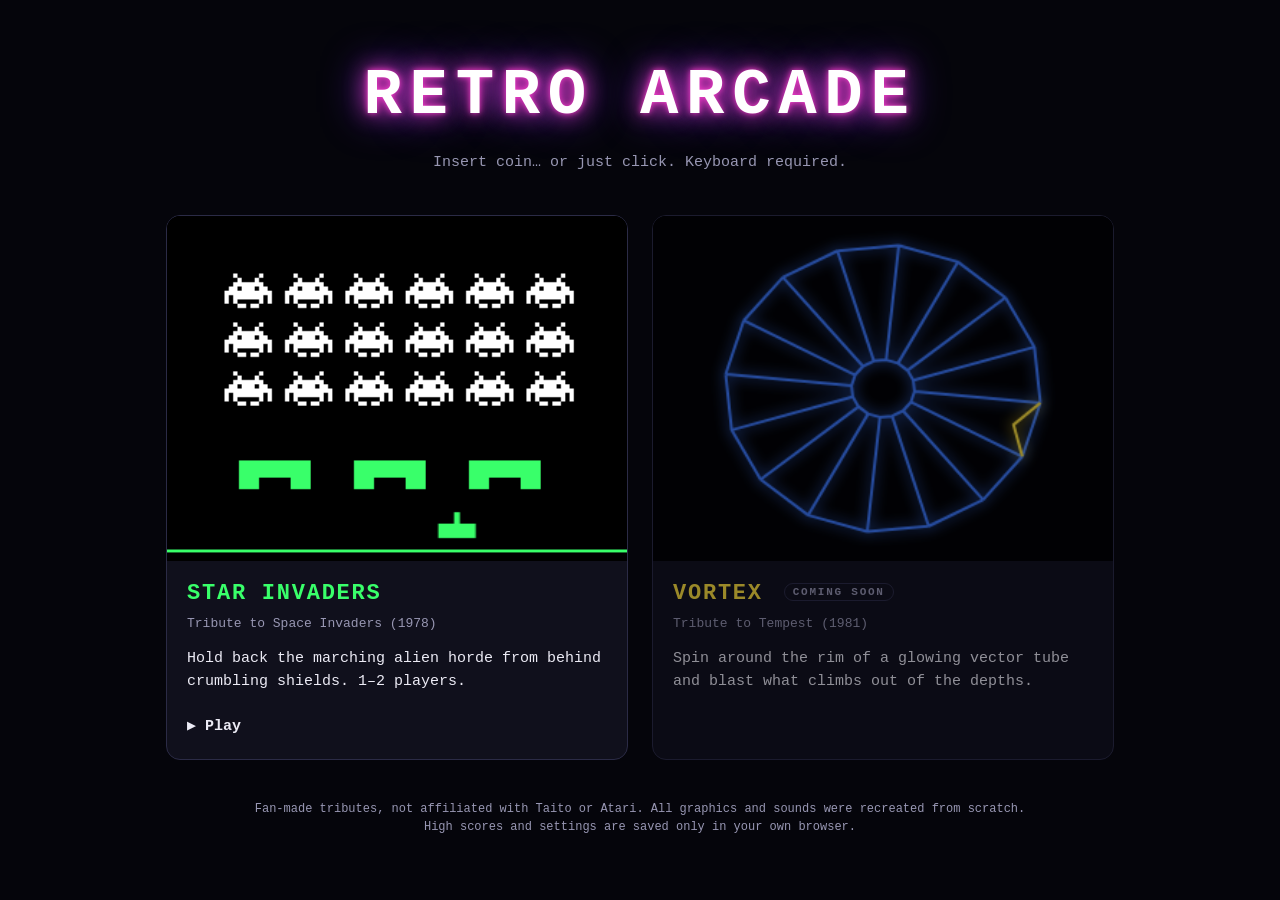
==== index.html @ 22f4d3eb "Add Retro Arcade home page and Star Invaders Static browser tribute to Space Invaders with synthesiz" ====
<!doctype html>
<html lang="en">
<head>
  <meta charset="utf-8">
  <meta name="viewport" content="width=device-width, initial-scale=1">
  <meta http-equiv="Content-Security-Policy" content="default-src 'self'; script-src 'self'; style-src 'self'; img-src 'self' data:; connect-src 'none'; object-src 'none'; base-uri 'none'; form-action 'none'">
  <meta name="referrer" content="no-referrer">
  <meta name="description" content="Two classic 1980s-style arcade games you can play in your browser.">
  <title>Retro Arcade</title>
  <link rel="stylesheet" href="css/arcade.css">
</head>
<body>
  <main class="home">
    <header class="marquee">
      <h1>RETRO ARCADE</h1>
      <p>Insert coin&hellip; or just click. Keyboard required.</p>
    </header>

    <section class="cabinets" aria-label="Games">
      <a class="cabinet invaders" href="invaders/index.html">
        <canvas id="previewInvaders" width="320" height="240" aria-hidden="true"></canvas>
        <div class="info">
          <h2>STAR INVADERS</h2>
          <p class="tribute">Tribute to Space Invaders (1978)</p>
          <p>Hold back the marching alien horde from behind crumbling shields. 1&ndash;2 players.</p>
          <span class="play">&#9654; Play</span>
        </div>
      </a>

      <div class="cabinet vortex soon" aria-disabled="true">
        <canvas id="previewVortex" width="320" height="240" aria-hidden="true"></canvas>
        <div class="info">
          <h2>VORTEX <span class="badge">COMING SOON</span></h2>
          <p class="tribute">Tribute to Tempest (1981)</p>
          <p>Spin around the rim of a glowing vector tube and blast what climbs out of the depths.</p>
        </div>
      </div>
    </section>

    <p class="fineprint">
      Fan-made tributes, not affiliated with Taito or Atari. All graphics and sounds were recreated from scratch.<br>
      High scores and settings are saved only in your own browser.
    </p>
  </main>
  <script src="js/home.js"></script>
</body>
</html>
---- css/arcade.css ----
/* Shared styles for the arcade home page and the game pages. */
:root {
  --bg: #05050b;
  --panel: #10101c;
  --border: #2b2b46;
  --fg: #ecebf5;
  --dim: #9897b3;
  --green: #39ff6a;
  --red: #ff4058;
  --vortex: #ffe23d;
  --vortex2: #3d7bff;
  --focus: #7ad7ff;
  color-scheme: dark;
}

* { box-sizing: border-box; }

html, body {
  margin: 0;
  min-height: 100%;
  background: var(--bg);
  color: var(--fg);
  font-family: ui-monospace, "Cascadia Mono", "SF Mono", Consolas, "Courier New", monospace;
  font-size: 15px;
  line-height: 1.5;
}

a { color: var(--focus); }

button, select, input { font: inherit; }

button {
  background: #1c1c30;
  color: var(--fg);
  border: 1px solid var(--border);
  border-radius: 6px;
  padding: 8px 14px;
  cursor: pointer;
}
button:hover { border-color: var(--dim); }
button.primary { background: var(--green); color: #031; border-color: var(--green); font-weight: 700; }
button.primary:hover { filter: brightness(1.1); }
:focus-visible { outline: 2px solid var(--focus); outline-offset: 2px; }

kbd {
  display: inline-block;
  padding: 0 5px;
  border: 1px solid var(--border);
  border-bottom-width: 2px;
  border-radius: 4px;
  background: #18182a;
  font-size: 0.85em;
}

[hidden] { display: none !important; }

/* ---------- home page ---------- */

.home {
  max-width: 980px;
  margin: 0 auto;
  padding: 48px 16px 32px;
}
.marquee { text-align: center; margin-bottom: 40px; }
.marquee h1 {
  margin: 0;
  font-size: clamp(32px, 7vw, 64px);
  letter-spacing: 0.12em;
  color: #fff;
  text-shadow: 0 0 6px #ff40d0, 0 0 22px #ff40d0, 0 0 44px #7a2cff;
}
.marquee p { color: var(--dim); margin: 8px 0 0; }

.cabinets {
  display: grid;
  grid-template-columns: repeat(auto-fit, minmax(280px, 1fr));
  gap: 24px;
}
.cabinet {
  display: flex;
  flex-direction: column;
  background: var(--panel);
  border: 1px solid var(--border);
  border-radius: 14px;
  overflow: hidden;
  color: inherit;
  text-decoration: none;
  transition: transform 0.15s, box-shadow 0.15s, border-color 0.15s;
}
a.cabinet:hover, a.cabinet:focus-visible { transform: translateY(-3px); }
.cabinet.invaders:hover, .cabinet.invaders:focus-visible { border-color: var(--green); box-shadow: 0 0 28px rgba(57, 255, 106, 0.25); }
.cabinet.vortex:hover, .cabinet.vortex:focus-visible { border-color: var(--vortex); box-shadow: 0 0 28px rgba(255, 226, 61, 0.25); }
.cabinet canvas { width: 100%; height: auto; aspect-ratio: 4 / 3; display: block; background: #000; }
.cabinet .info { padding: 16px 20px 20px; }
.cabinet h2 { margin: 0 0 4px; font-size: 22px; letter-spacing: 0.08em; }
.cabinet.invaders h2 { color: var(--green); }
.cabinet.vortex h2 { color: var(--vortex); }
.cabinet .tribute { margin: 0 0 8px; color: var(--dim); font-size: 13px; }
.cabinet .play { display: inline-block; margin-top: 8px; font-weight: 700; }
.cabinet.soon { opacity: 0.6; }
.badge { font-size: 11px; padding: 2px 8px; border: 1px solid var(--border); border-radius: 99px; color: var(--dim); vertical-align: middle; margin-left: 6px; }

.fineprint { margin-top: 40px; text-align: center; color: var(--dim); font-size: 12px; }

/* ---------- game pages ---------- */

body.game-page { height: 100vh; display: flex; flex-direction: column; overflow: hidden; }

.game-bar {
  display: flex;
  align-items: center;
  gap: 16px;
  padding: 8px 16px;
  border-bottom: 1px solid var(--border);
  background: #0a0a14;
  flex-wrap: wrap;
}
.game-bar .back { text-decoration: none; font-weight: 700; }
.game-bar .keys { color: var(--dim); font-size: 13px; flex: 1; }
.game-bar .bar-buttons { display: flex; gap: 8px; }
.game-bar button { padding: 4px 10px; font-size: 13px; }

.stage { flex: 1; display: flex; align-items: center; justify-content: center; padding: 16px; min-height: 0; }

.screen-wrap { position: relative; line-height: 0; border-radius: 6px; box-shadow: 0 0 0 1px #1a1a2a, 0 0 60px rgba(120, 120, 255, 0.08); }
.screen-wrap canvas {
  background: #000;
  image-rendering: pixelated;
  image-rendering: crisp-edges;
  border-radius: 6px;
  outline: none;
}
.screen-wrap.crt::after {
  content: "";
  position: absolute;
  inset: 0;
  pointer-events: none;
  border-radius: 6px;
  background:
    repeating-linear-gradient(to bottom, rgba(0, 0, 0, 0) 0, rgba(0, 0, 0, 0) 2px, rgba(0, 0, 0, 0.28) 3px),
    radial-gradient(ellipse at center, rgba(0, 0, 0, 0) 60%, rgba(0, 0, 0, 0.45) 100%);
}

/* ---------- settings panel ---------- */

.panel-backdrop {
  position: fixed;
  inset: 0;
  background: rgba(2, 2, 8, 0.72);
  backdrop-filter: blur(3px);
  display: flex;
  align-items: center;
  justify-content: center;
  padding: 16px;
  overflow-y: auto;
  z-index: 10;
}
.panel {
  width: min(520px, 100%);
  max-height: calc(100vh - 32px);
  overflow-y: auto;
  background: var(--panel);
  border: 1px solid var(--border);
  border-radius: 14px;
  padding: 24px;
  box-shadow: 0 20px 60px rgba(0, 0, 0, 0.6);
}
.panel-title { margin: 0; text-align: center; font-size: 28px; letter-spacing: 0.1em; }
.invaders-title { color: var(--green); text-shadow: 0 0 12px rgba(57, 255, 106, 0.5); }
.vortex-title { color: var(--vortex); text-shadow: 0 0 12px rgba(255, 226, 61, 0.5); }
.panel-sub { margin: 2px 0 18px; text-align: center; color: var(--dim); font-size: 13px; }

.panel fieldset { border: 1px solid var(--border); border-radius: 10px; margin: 0 0 14px; padding: 10px 14px 12px; }
.panel legend { color: var(--dim); font-size: 12px; text-transform: uppercase; letter-spacing: 0.08em; padding: 0 6px; }
.panel .grid { display: grid; grid-template-columns: 1fr 1fr; gap: 12px; margin-bottom: 14px; }
.panel .grid label { display: flex; flex-direction: column; gap: 4px; font-size: 13px; color: var(--dim); }
.panel select {
  background: #18182a;
  color: var(--fg);
  border: 1px solid var(--border);
  border-radius: 6px;
  padding: 6px 8px;
}
.panel .radio, .panel .check { display: flex; gap: 8px; align-items: center; padding: 3px 0; cursor: pointer; }
.panel .range { display: flex; gap: 12px; align-items: center; padding-top: 4px; }
.panel .range input { flex: 1; }
.panel input[type=radio], .panel input[type=checkbox], .panel input[type=range] { accent-color: var(--green); }
.panel .howto { margin: 0 0 12px; font-size: 13px; color: var(--dim); }
.panel .howto summary { cursor: pointer; color: var(--fg); }
.panel .note { font-size: 12px; color: var(--dim); margin: 0 0 16px; }
.panel .buttons { display: flex; flex-wrap: wrap; gap: 10px; justify-content: center; }

@media (max-width: 520px) {
  .panel .grid { grid-template-columns: 1fr; }
  .game-bar .keys { display: none; }
}
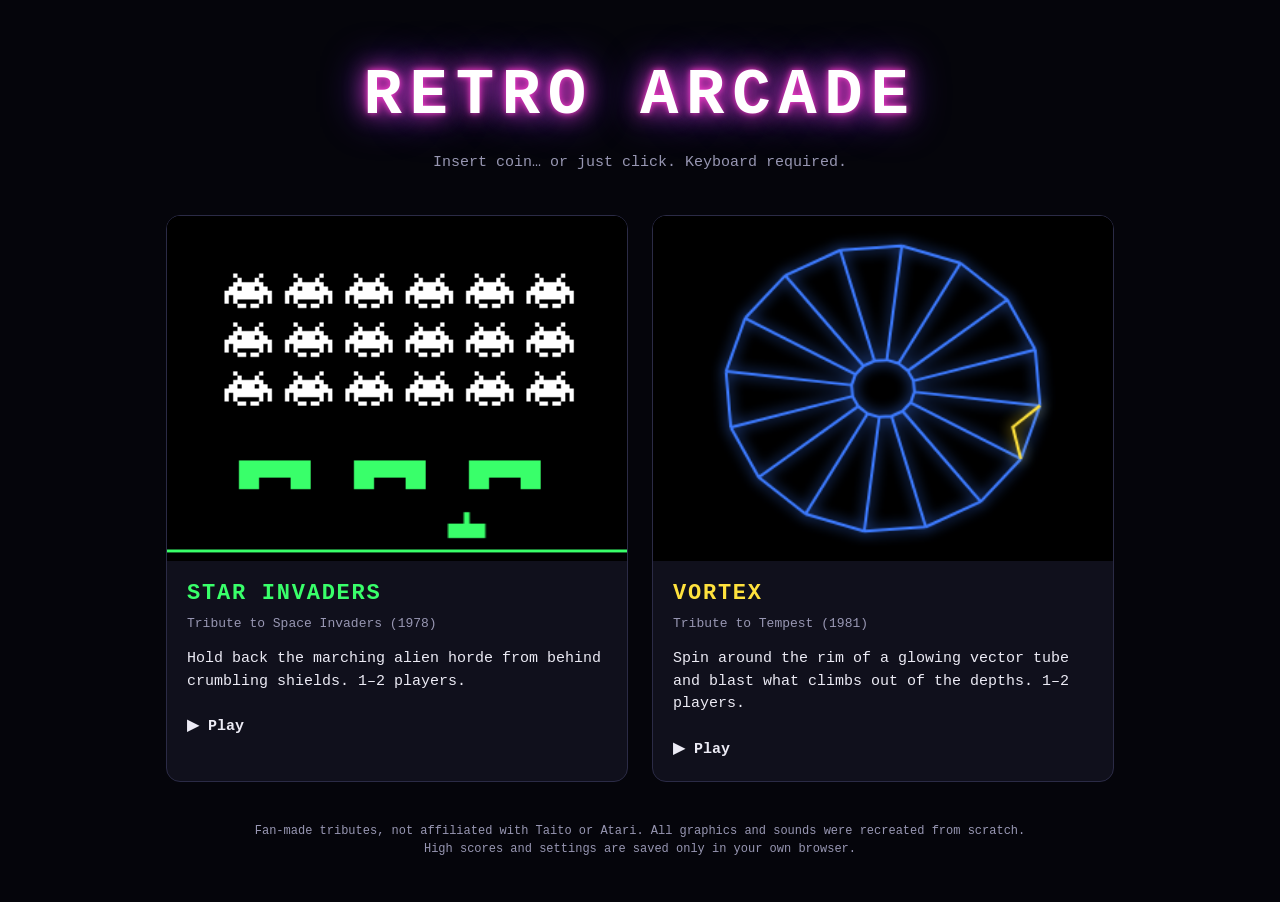
==== commit 1286a02d: "Add Vortex, a Tempest tribute Vector-drawn tube shooter with 16 web shapes, flippers, tankers, spike" ====
--- a/index.html
+++ b/index.html
@@ -27,14 +27,15 @@
         </div>
       </a>
 
-      <div class="cabinet vortex soon" aria-disabled="true">
+      <a class="cabinet vortex" href="vortex/index.html">
         <canvas id="previewVortex" width="320" height="240" aria-hidden="true"></canvas>
         <div class="info">
-          <h2>VORTEX <span class="badge">COMING SOON</span></h2>
+          <h2>VORTEX</h2>
           <p class="tribute">Tribute to Tempest (1981)</p>
-          <p>Spin around the rim of a glowing vector tube and blast what climbs out of the depths.</p>
+          <p>Spin around the rim of a glowing vector tube and blast what climbs out of the depths. 1&ndash;2 players.</p>
+          <span class="play">&#9654; Play</span>
         </div>
-      </div>
+      </a>
     </section>
 
     <p class="fineprint">
--- a/css/arcade.css
+++ b/css/arcade.css
@@ -141,6 +141,24 @@
     radial-gradient(ellipse at center, rgba(0, 0, 0, 0) 60%, rgba(0, 0, 0, 0.45) 100%);
 }
 
+.screen-wrap.vector canvas { image-rendering: auto; }
+.mouse-hint {
+  position: absolute;
+  left: 50%;
+  bottom: 12px;
+  transform: translateX(-50%);
+  margin: 0;
+  padding: 6px 12px;
+  line-height: 1.4;
+  font-size: 13px;
+  color: var(--vortex);
+  background: rgba(0, 0, 0, 0.7);
+  border: 1px solid var(--border);
+  border-radius: 6px;
+  pointer-events: none;
+  white-space: nowrap;
+}
+
 /* ---------- settings panel ---------- */
 
 .panel-backdrop {
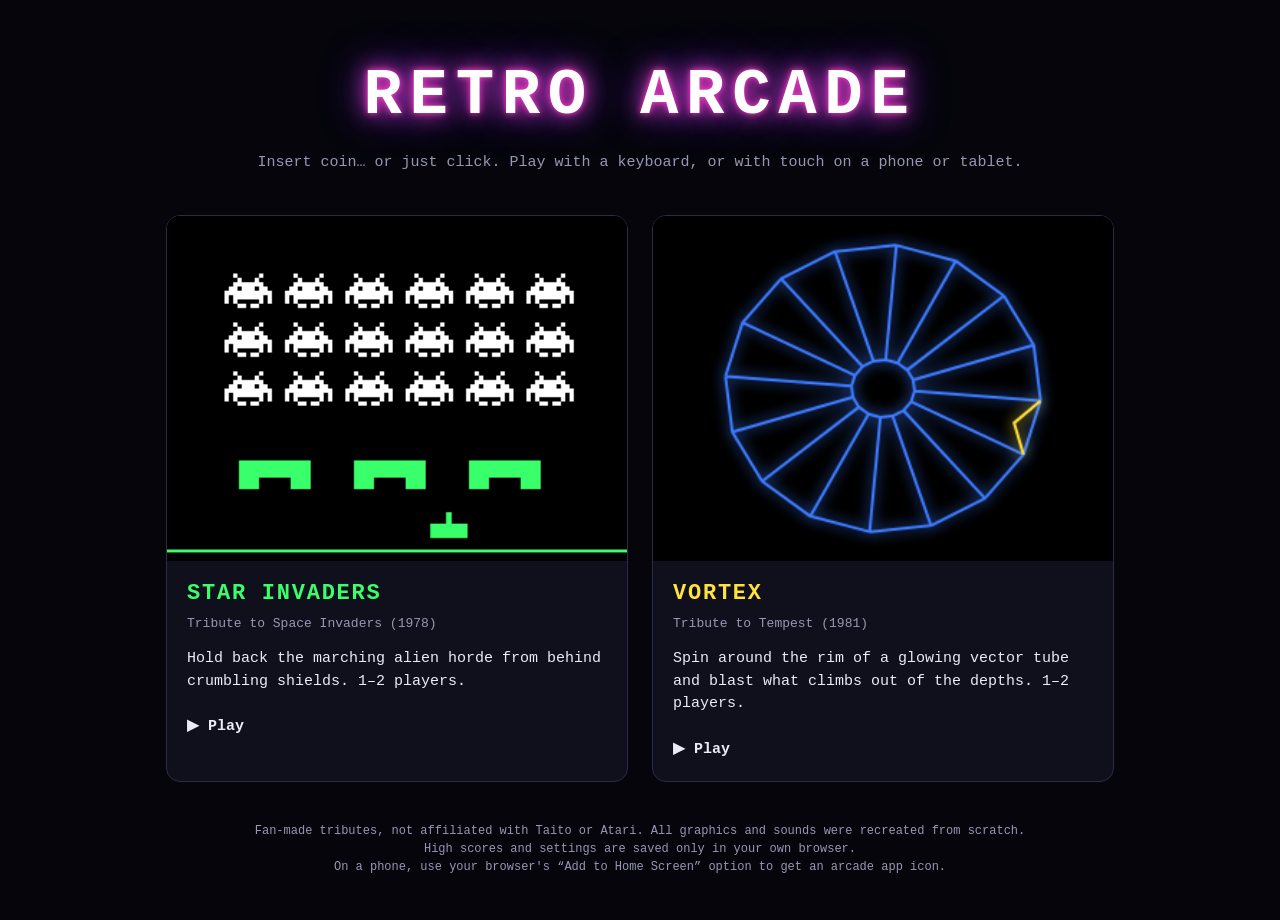
==== commit 5b93eb80: "Add phone and tablet support Touch controls for both games (Star Invaders arrow and fire buttons; Vo" ====
--- a/index.html
+++ b/index.html
@@ -2,7 +2,15 @@
 <html lang="en">
 <head>
   <meta charset="utf-8">
-  <meta name="viewport" content="width=device-width, initial-scale=1">
+  <meta name="viewport" content="width=device-width, initial-scale=1, viewport-fit=cover">
+  <meta name="theme-color" content="#05050b">
+  <meta name="mobile-web-app-capable" content="yes">
+  <meta name="apple-mobile-web-app-capable" content="yes">
+  <meta name="apple-mobile-web-app-status-bar-style" content="black">
+  <meta name="apple-mobile-web-app-title" content="Arcade">
+  <link rel="manifest" href="manifest.webmanifest">
+  <link rel="icon" href="icons/icon-192.png">
+  <link rel="apple-touch-icon" href="icons/apple-touch-icon.png">
   <meta http-equiv="Content-Security-Policy" content="default-src 'self'; script-src 'self'; style-src 'self'; img-src 'self' data:; connect-src 'none'; object-src 'none'; base-uri 'none'; form-action 'none'">
   <meta name="referrer" content="no-referrer">
   <meta name="description" content="Two classic 1980s-style arcade games you can play in your browser.">
@@ -13,7 +21,7 @@
   <main class="home">
     <header class="marquee">
       <h1>RETRO ARCADE</h1>
-      <p>Insert coin&hellip; or just click. Keyboard required.</p>
+      <p>Insert coin&hellip; or just click. Play with a keyboard, or with touch on a phone or tablet.</p>
     </header>
 
     <section class="cabinets" aria-label="Games">
@@ -40,7 +48,8 @@
 
     <p class="fineprint">
       Fan-made tributes, not affiliated with Taito or Atari. All graphics and sounds were recreated from scratch.<br>
-      High scores and settings are saved only in your own browser.
+      High scores and settings are saved only in your own browser.<br>
+      On a phone, use your browser's &ldquo;Add to Home Screen&rdquo; option to get an arcade app icon.
     </p>
   </main>
   <script src="js/home.js"></script>
--- a/css/arcade.css
+++ b/css/arcade.css
@@ -104,7 +104,14 @@
 
 /* ---------- game pages ---------- */
 
-body.game-page { height: 100vh; display: flex; flex-direction: column; overflow: hidden; }
+body.game-page {
+  height: 100vh;
+  height: 100dvh; /* excludes the phone browser's address bar */
+  display: flex;
+  flex-direction: column;
+  overflow: hidden;
+  overscroll-behavior: none;
+}
 
 .game-bar {
   display: flex;
@@ -120,7 +127,7 @@
 .game-bar .bar-buttons { display: flex; gap: 8px; }
 .game-bar button { padding: 4px 10px; font-size: 13px; }
 
-.stage { flex: 1; display: flex; align-items: center; justify-content: center; padding: 16px; min-height: 0; }
+.stage { flex: 1; display: flex; align-items: center; justify-content: center; padding: 16px; min-height: 0; overflow: hidden; }
 
 .screen-wrap { position: relative; line-height: 0; border-radius: 6px; box-shadow: 0 0 0 1px #1a1a2a, 0 0 60px rgba(120, 120, 255, 0.08); }
 .screen-wrap canvas {
@@ -212,3 +219,65 @@
   .panel .grid { grid-template-columns: 1fr; }
   .game-bar .keys { display: none; }
 }
+
+/* ---------- touch screens ---------- */
+
+.touch-controls, .rotate-hint, .touch-only { display: none; }
+
+body.touch .touch-only { display: block; }
+body.touch .keyboard-only { display: none; }
+body.touch .game-bar { padding: 6px 12px; padding-top: max(6px, env(safe-area-inset-top)); }
+body.touch .game-bar .keys { display: none; }
+body.touch .stage { padding: 8px; }
+body.touch canvas { touch-action: none; }
+
+body.touch .touch-controls {
+  display: flex;
+  gap: 10px;
+  padding: 8px 12px;
+  padding-bottom: max(12px, env(safe-area-inset-bottom));
+  border-top: 1px solid var(--border);
+  background: #0a0a14;
+  touch-action: none;
+  user-select: none;
+  -webkit-user-select: none;
+  -webkit-touch-callout: none;
+}
+.touch-controls .tbtn, .touch-controls .tpad {
+  height: 84px;
+  border: 2px solid var(--border);
+  border-radius: 14px;
+  background: #15152a;
+  color: var(--fg);
+  font: inherit;
+  font-weight: 700;
+  font-size: 18px;
+  letter-spacing: 0.06em;
+  display: flex;
+  align-items: center;
+  justify-content: center;
+  touch-action: none;
+  -webkit-tap-highlight-color: transparent;
+}
+.touch-controls .tbtn { flex: 1; }
+.touch-controls .tbtn.arrow { font-size: 28px; }
+.touch-controls .tbtn.fire { flex: 1.6; border-color: var(--red); color: var(--red); }
+.touch-controls .tbtn.zap { flex: 0.9; border-color: var(--green); color: var(--green); font-size: 14px; }
+.touch-controls .tpad { flex: 2.4; border-style: dashed; border-color: var(--vortex); color: var(--vortex); font-size: 13px; text-align: center; padding: 0 6px; }
+.touch-controls .pressed { background: #2a2a4a; transform: scale(0.97); }
+
+@media (orientation: landscape) and (max-height: 500px) {
+  body.touch .rotate-hint {
+    display: flex;
+    position: fixed;
+    inset: 0;
+    z-index: 20;
+    align-items: center;
+    justify-content: center;
+    text-align: center;
+    padding: 24px;
+    background: var(--bg);
+    color: var(--fg);
+    font-size: 18px;
+  }
+}
